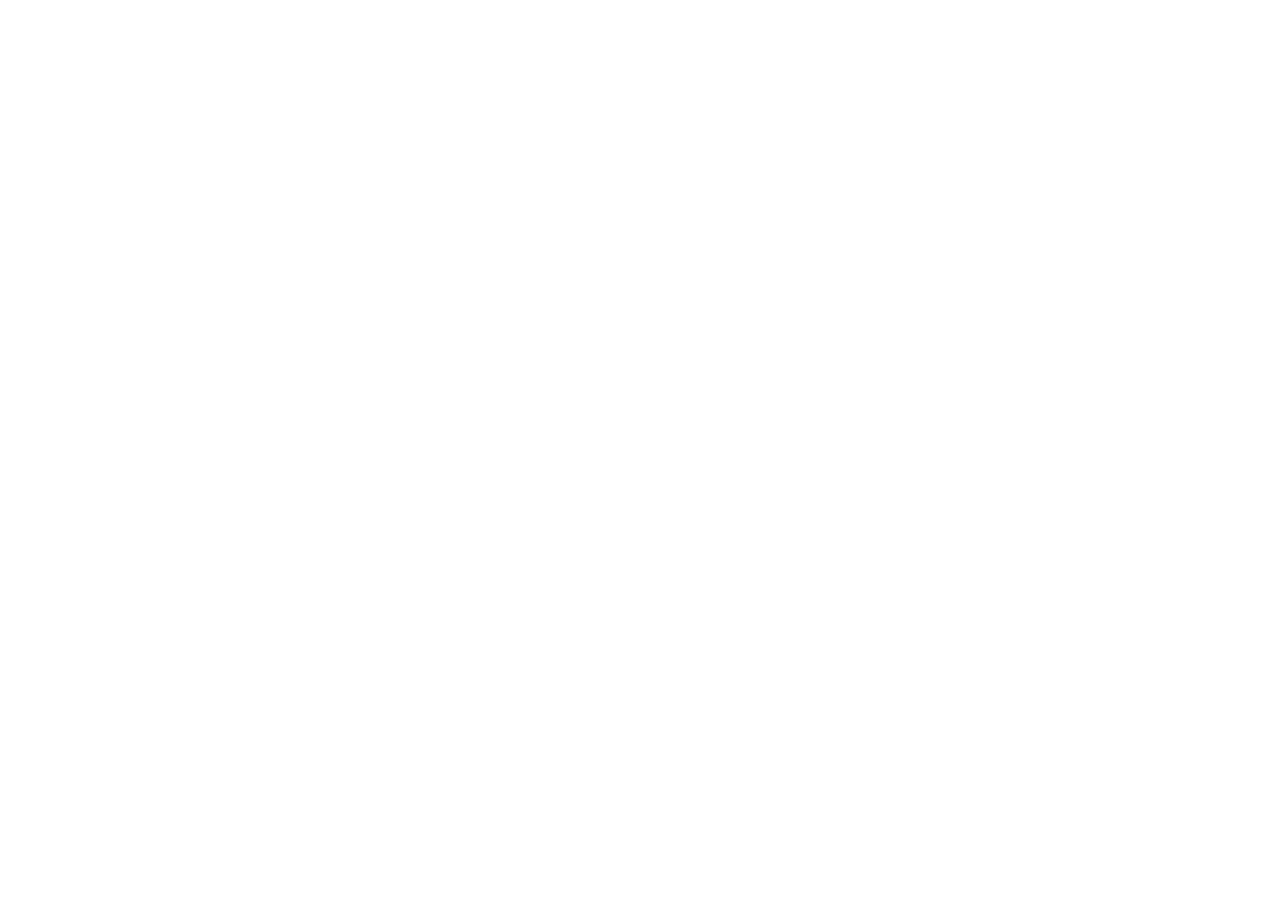
==== index.html @ 0ab69c08 "add assets and files" ====
<!DOCTYPE html>
<html lang="en">
  <head>
    <meta charset="UTF-8" />
    <meta name="viewport" content="width=device-width, initial-scale=1.0" />
    <title>Single price grid</title>
    <link
      rel="shortcut icon"
      href="assets/favicon-32x32.png"
      type="image/x-icon"
    />
    <link rel="stylesheet" href="styles.css" />
  </head>
  <body></body>
</html>
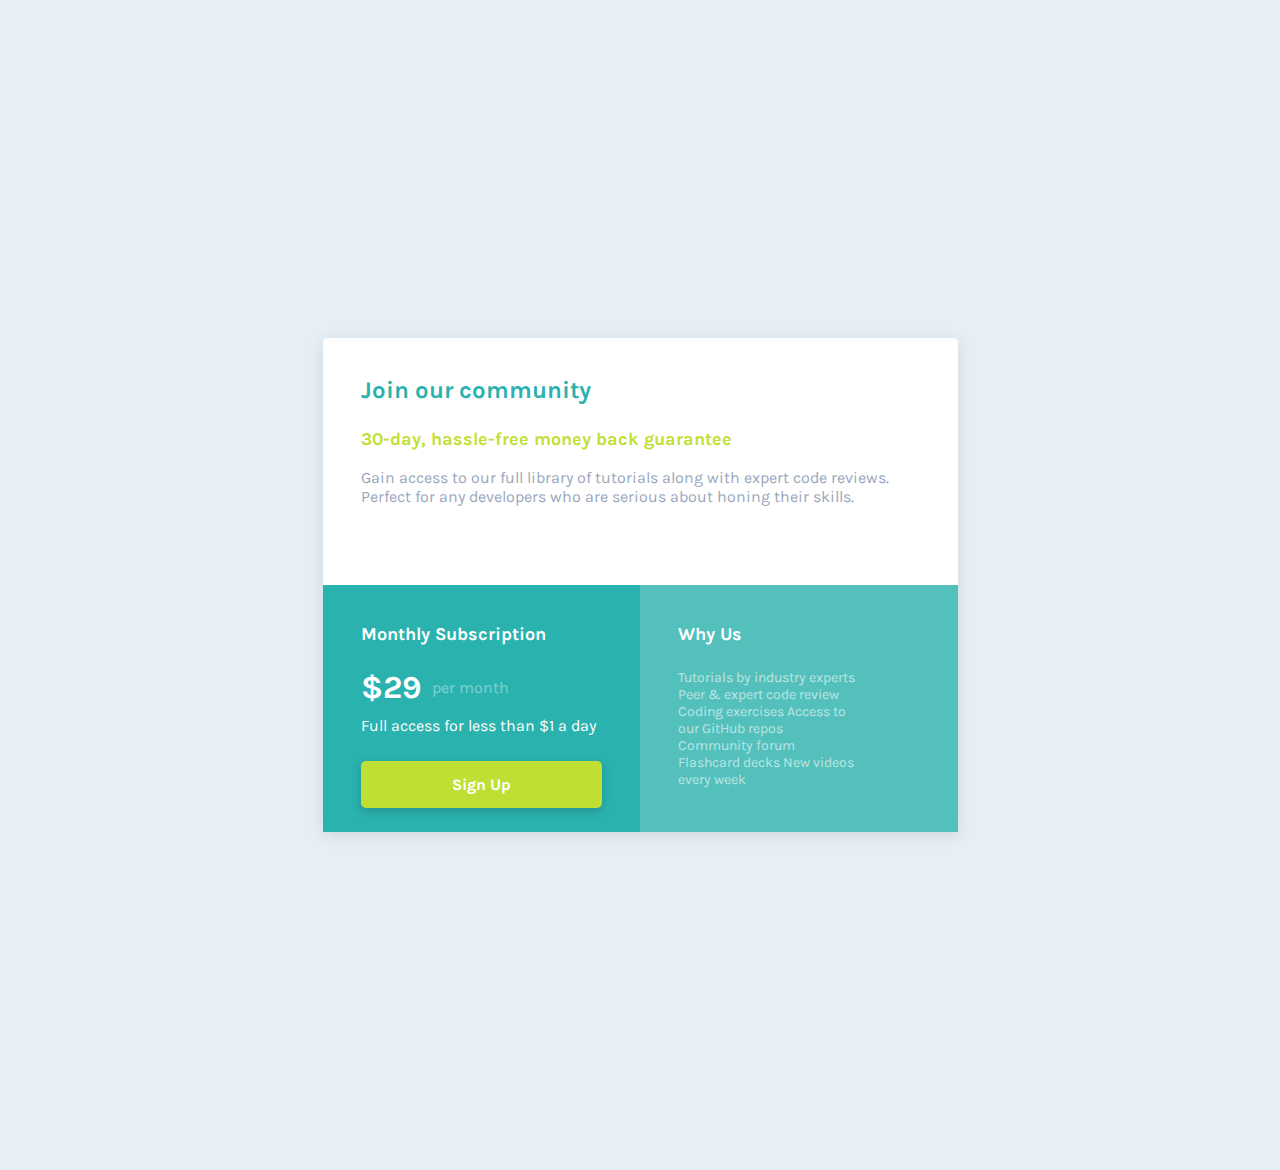
==== commit 90208802: "defined grid component and responsiveness" ====
--- a/index.html
+++ b/index.html
@@ -9,7 +9,46 @@
       href="assets/favicon-32x32.png"
       type="image/x-icon"
     />
+    <link rel="preconnect" href="https://fonts.googleapis.com" />
+    <link rel="preconnect" href="https://fonts.gstatic.com" crossorigin />
+    <link
+      href="https://fonts.googleapis.com/css2?family=Karla:wght@400;700&display=swap"
+      rel="stylesheet"
+    />
     <link rel="stylesheet" href="styles.css" />
   </head>
-  <body></body>
+  <body>
+    <main>
+      <div class="grid grid-2x2">
+        <div class="container community grid-item">
+          <h2 class="community__heading">Join our community</h2>
+          <p class="community__trial">
+            30-day, hassle-free money back guarantee
+          </p>
+          <p class="community__text">
+            Gain access to our full library of tutorials along with expert code
+            reviews. Perfect for any developers who are serious about honing
+            their skills.
+          </p>
+        </div>
+        <div class="container subscription">
+          <h2>Monthly Subscription</h2>
+          <div class="subscription__plan">
+            <span class="subscription__price">$29</span>
+            <span class="subscription__circle">per month</span>
+          </div>
+          <p>Full access for less than $1 a day</p>
+          <button class="btn">Sign Up</button>
+        </div>
+        <div class="container footer">
+          <h2>Why Us</h2>
+          <p>
+            Tutorials by industry experts Peer & expert code review Coding
+            exercises Access to our GitHub repos Community forum Flashcard decks
+            New videos every week
+          </p>
+        </div>
+      </div>
+    </main>
+  </body>
 </html>
--- a/styles.css
+++ b/styles.css
@@ -0,0 +1,185 @@
+:root {
+  --primaryColor-cyan: hsl(179, 62%, 43%);
+  --primaryColor-BrightYellow: hsl(71, 73%, 54%);
+  --secondaryColor-LightGrey: hsl(204, 43%, 93%);
+  --secondaryColor-GrayishBlue: hsl(218, 22%, 67%);
+}
+
+html {
+  font-size: 62.5%;
+}
+
+*,
+*::before,
+*::after {
+  box-sizing: border-box;
+}
+
+body {
+  margin: 0;
+  color: #fff;
+  background: var(--secondaryColor-LightGrey);
+  font-family: "Karla", sans-serif;
+  font-size: 1.6rem;
+}
+
+main {
+  display: flex;
+  justify-content: center;
+  align-items: center;
+  height: 130vh;
+}
+
+h2 {
+  margin-top: 0;
+  margin-bottom: 2.4rem;
+}
+
+/* Button */
+.btn {
+  width: 100%;
+  background: var(--primaryColor-BrightYellow);
+  border: 0;
+  border-radius: 5px;
+  box-shadow: 0 3px 10px rgba(0, 0, 0, 0.2);
+  padding: 1.4rem 0;
+  color: #fff;
+  margin-bottom: 2.4rem;
+  font-size: 1.6rem;
+  font-weight: bold;
+  cursor: pointer;
+  font-family: inherit;
+  transition: all 0.3s;
+}
+
+.btn:hover,
+.btn:focus {
+  outline: 0;
+  background: hsl(71, 73%, 60%);
+}
+
+/* conatiner */
+.container {
+  /* box-shadow: 0 0 5px var(--secondaryColor-LightGrey); */
+  padding-top: 2.8rem;
+  padding-left: 2.3rem;
+  padding-right: 2rem;
+  min-width: 31rem;
+  /* max-width: 63.5rem; */
+}
+
+/* community */
+.community {
+  border-top-left-radius: 5px;
+  border-top-right-radius: 5px;
+  background: #fff;
+}
+
+.community__heading {
+  color: var(--primaryColor-cyan);
+  font-size: 2rem;
+}
+
+.community__trial {
+  color: var(--primaryColor-BrightYellow);
+  font-size: 1.5rem;
+  font-weight: 700;
+}
+
+.community__text {
+  color: var(--secondaryColor-GrayishBlue);
+  font-size: 1.4rem;
+}
+
+@media screen and (min-width: 500px) {
+  .container {
+    padding-top: 3.8rem;
+    padding-left: 3.8rem;
+    padding-right: 2rem;
+  }
+
+  .subscription {
+    padding-right: 3.8rem;
+  }
+
+  .community {
+    padding-right: 6.7rem;
+  }
+
+  .community__heading {
+    font-size: 2.4rem;
+  }
+  .community__trial {
+    font-size: 1.8rem;
+  }
+
+  .community__text {
+    font-size: 1.6rem;
+    margin-bottom: 0;
+  }
+}
+
+/* subscription */
+
+.subscription {
+  background: var(--primaryColor-cyan);
+}
+
+.subscription > h2 {
+  font-size: 1.8rem;
+}
+
+.subscription > p {
+  font-size: 1.6rem;
+  margin-top: 1rem;
+  margin-bottom: 2.6rem;
+}
+
+.subscription__plan {
+  display: flex;
+  align-items: center;
+}
+
+.subscription__price {
+  font-size: 3.2rem;
+  font-weight: bold;
+  margin-right: 1rem;
+}
+
+.subscription__circle {
+  opacity: 0.4;
+}
+
+.footer {
+  background: hsl(178, 46%, 54%);
+  padding-right: 10rem;
+  padding-bottom: 2rem;
+}
+
+.footer > h2 {
+  font-size: 1.8rem;
+}
+
+.footer > p {
+  font-size: 1.4rem;
+  opacity: 0.6;
+}
+
+/* Grid */
+
+.grid {
+  display: grid;
+  max-width: 63.5rem;
+  box-shadow: 0 3px 15px rgba(0, 0, 0, 0.1);
+}
+
+@media screen and (min-width: 500px) {
+  .grid-2x2 {
+    grid-template-columns: repeat(2, 1fr);
+    grid-template-rows: repeat(2, 1fr);
+  }
+
+  .grid-item {
+    grid-column: 1 / 3;
+  }
+}
